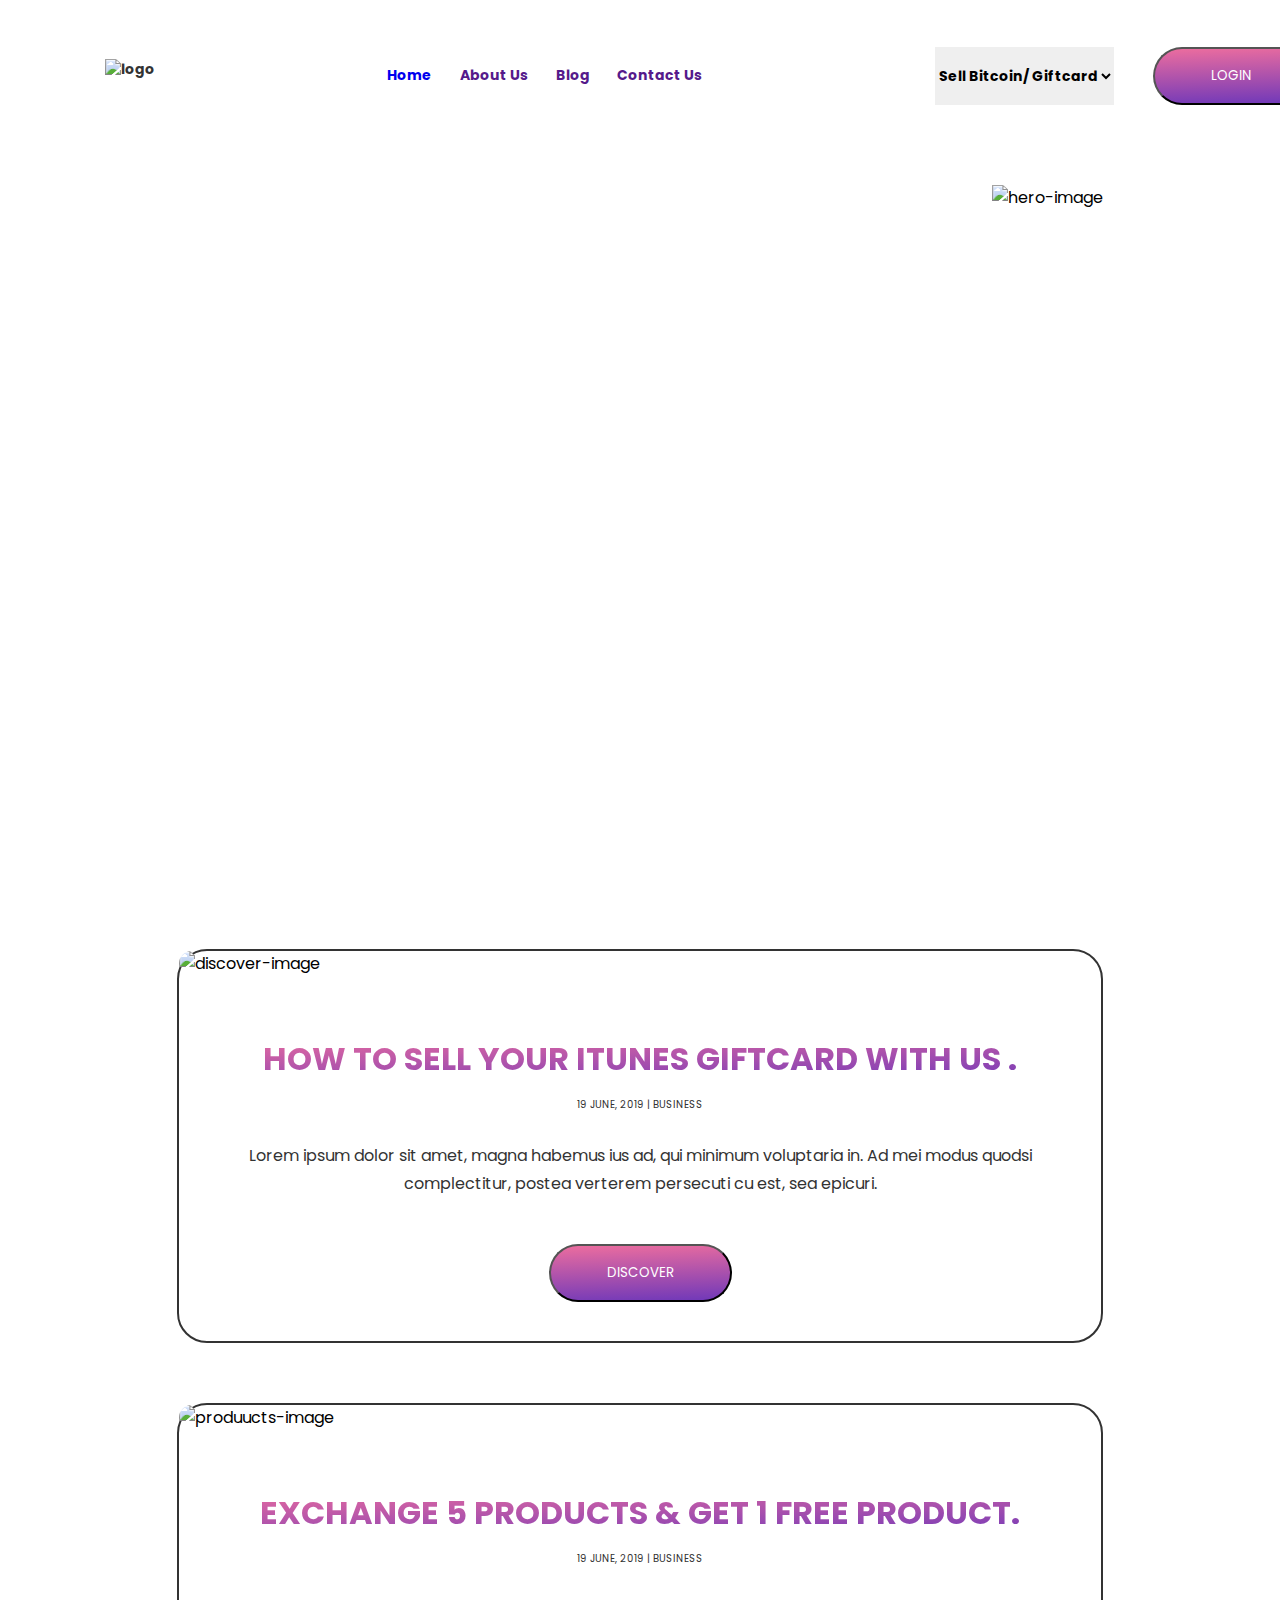
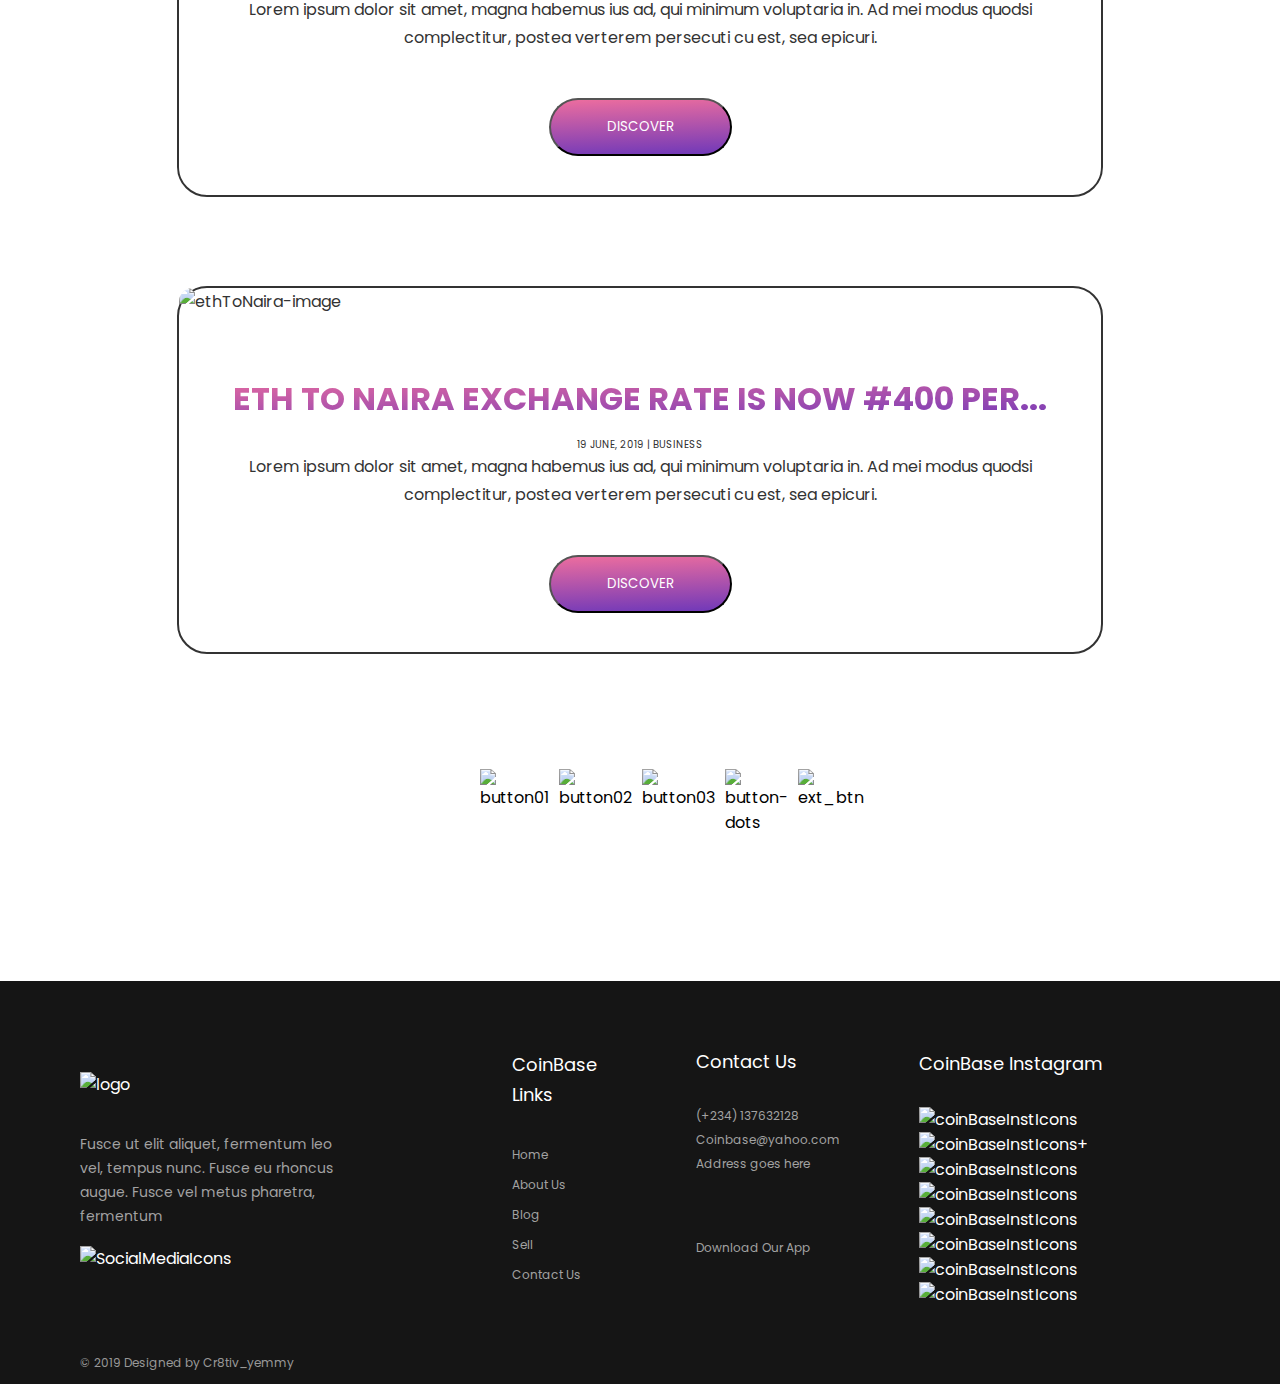
==== index.html @ f223b610 "add new files" ====
<!DOCTYPE html>
<html lang="en">
<head>
    <meta charset="UTF-8">
    <meta http-equiv="X-UA-Compatible" content="IE=edge">
    <meta name="viewport" content="width=device-width, initial-scale=1.0">
    <title>PixelPerfect</title>
    <link rel="stylesheet" href="style.css">
</head>
<body>
    <header>
        <div class="header-container">
            <div class="logo">
                <img src="img/Logo.png" alt="logo">
            </div>
            <div class="header-menu">
                <div class="header-menu_home"><a href="index.html">Home</a></div>
                <div class="header-menu_about"><a href="">About Us</a></div>
                <div class="header-menu_blog"><a href="">Blog</a></div>
                <div class="header-menu_contact"><a href="">Contact Us</a></div>
            </div>
            <div class="header-list">
                <select name="sell" id="sell">
                    <option value="placeholder" class="placeholder">Sell Bitcoin/ Giftcard</option>
                    <option value="bitcoin">Sell Bitcoin</option>
                    <option value="giftcard">Sell Giftcard</option>
                </select>
                <div class="header-button">
                    <button>LOGIN</button>
                </div>
            </div>

        </div>
    </header>
    <main>
        <section class="hero">
            <div class="wrapper">
                <div class="hero-blocks">
                    <div class="hero-info">
                        <p class="hero-info-prew">HOME/BLOG</p>
                        <h1>Stay updated, Never miss a post.</h1>
                        <p class="hero-info-last">Get to know the latest stuff about our services via our blog post.</p>
                    </div>
                    <div class="hero-image">
                        <img src="img/hero-image.png" alt="hero-image">
                    </div>
                </div>
            </div>
        </section> 

        <div class="discover">
            <div class="wrapper">
                <div class="discover-blocks">
                        <img src="img/discover-image.png" alt="discover-image">
                    <div class="discover-text">
                        <p class="discover-text-title">HOW TO SELL YOUR ITUNES GIFTCARD WITH US .</p>
                        <p class="discover-text-data">19 JUNE, 2019  |  BUSINESS</p>
                        <p class="discover-text-description">Lorem ipsum dolor sit amet, magna habemus ius ad, qui minimum voluptaria in. Ad mei modus quodsi complectitur, postea verterem persecuti cu est, sea epicuri.</p>
                    </div>
                    <div class="main-button">
                        <button>DISCOVER</button>
                    </div>
                </div>
            </div>
        </div>

        <div class="products">
            <div class="wrapper">
                <div class="products-blocks">
                    <img src="img/produucts-image.png" alt="produucts-image">
                    <div class="products-text">
                        <p class="products-text-title">EXCHANGE 5 PRODUCTS & GET 1 FREE PRODUCT.</p>
                        <p class="products-text-data">19 JUNE, 2019  |  BUSINESS</p>
                        <p class="products-text-description">Lorem ipsum dolor sit amet, magna habemus ius ad, qui minimum voluptaria in. Ad mei modus quodsi complectitur, postea verterem persecuti cu est, sea epicuri.</p>
                    </div>
                    <div class="main-button">
                        <button>DISCOVER</button>
                    </div>                    
                </div>
            </div>
        </div>

        <div class="ethToNaira">
            <div class="wrapper">
                <div class="ethToNaira-blocks">
                    <img src="img/ethToNaira.png" alt="ethToNaira-image">
                    <div class="ethToNaira-text">
                        <p class="ethToNaira-text-title">ETH TO NAIRA EXCHANGE RATE IS NOW #400 PER...</p>
                        <p class="ethToNaira-text-data">19 JUNE, 2019  |  BUSINESS</p>
                        <p class="ethToNaira-text-description">Lorem ipsum dolor sit amet, magna habemus ius ad, qui minimum voluptaria in. Ad mei modus quodsi complectitur, postea verterem persecuti cu est, sea epicuri.</p>
                    </div>
                    <div class="main-button">
                        <button>DISCOVER</button>
                    </div>                    
                </div>
            </div>
        </div>

        <div class="buttons-container">
            <div class="button"><img src="img/button01.png" alt="button01"></div>
            <div class="button"><img src="img/button02.png" alt="button02"></div>
            <div class="button"><img src="img/button03.png" alt="button03"></div>
            <div class="button"><img src="img/button-dots.png" alt="button-dots"></div>
            <div class="button"><img src="img/next_btn.png" alt="ext_btn"></div>
        </div>
    </main>

    <footer>
        <div class="footer-main">
            <div class="footer-coinBase">
                <div class="logo">
                    <img src="img/Logo (footer).svg" alt="logo">
                </div>
                <p class="footer-coinBase-text"> Fusce ut elit aliquet, fermentum leo vel, tempus nunc. Fusce eu rhoncus augue. Fusce vel metus pharetra, fermentum</p>
                <div class="footer-coinBase-icons">
                    <img src="img/SocialMediaIcons.png" alt="SocialMediaIcons">
                </div>
            </div>
            
            <div class="footer-coinBaseLinks">
                <h2>CoinBase Links</h2>
                <p>Home</p>
                <p>About Us</p>
                <p>Blog</p>
                <p>Sell</p>
                <p>Contact Us</p>
            </div>
            <div class="footer-contactUs">
                <h2>Contact Us</h2>
                <p>(+234) 137632128	</p>
                <p>Coinbase@yahoo.com</p>
                <p>Address goes here</p>
                <div class="footer-contactUs-app">
                    <p>Download Our App</p>
                </div>
                
            </div>
            <div class="footer-coinBaseInstagram">
                <h2>CoinBase Instagram</h2>
                <div class="coinBaseInstIcons">
                    <img src="img/coinBaseInstIcons+.png" alt="coinBaseInstIcons">
                    <img src="img/coinBaseInstIcons+.png" alt="coinBaseInstIcons+">
                    <img src="img/coinBaseInstIcons+.png" alt="coinBaseInstIcons">
                    <img src="img/coinBaseInstIcons+.png" alt="coinBaseInstIcons">
                    <img src="img/coinBaseInstIcons+.png" alt="coinBaseInstIcons">
                    <img src="img/coinBaseInstIcons+.png" alt="coinBaseInstIcons">
                    <img src="img/coinBaseInstIcons+.png" alt="coinBaseInstIcons">
                    <img src="img/coinBaseInstIcons+.png" alt="coinBaseInstIcons">
                </div>
            </div>   
        </div>
        <div class="footer-end">© 2019  Designed by Cr8tiv_yemmy</div>
    </footer>
</body>
</html>
---- style.css ----
@import url('https://fonts.googleapis.com/css2?family=Poppins:wght@400;700&display=swap');

* {
    margin: 0;
    padding: 0;
    font-family: 'Poppins';
}

.wrapper {
    width: 72.33%;
    margin: 0 auto;
}

header {
    padding: 37px 88px 43px 105px;
    color: #333;
    font-size: 14px;
    font-weight: 700;
}

.header-container {
    display: flex;
    justify-content: space-between;
    align-items: center;
}

.logo img {
    margin-top: 22px;
    width: 142px;
}

.header-menu {
    display: flex;
    justify-content: space-between;
    width: 29%;

}

.header-menu a{
    text-decoration: none;
}

.header-list {
    display: flex;
    justify-content: space-between;
    width: 23.67%;
}

#sell {
    font-size: 14px;
    font-weight: 700;
}

select {
    margin-right: 39px;
    border: none;

}

.placeholder {
    font-size: 14px;
    font-weight: 700;
}

button {
    padding: 17px 56px;
    border-radius: 100px;
    background: var(--3, linear-gradient(178deg, #FD749B -13.56%, #281AC8 158.3%));
    color: #fff;
    transition: 0.7s;
}

button:hover {
    size: 110%;
    border-radius: 0;
    background: #5C5C5C;
}

select {
    background-image: url('\img\header-list-bg.svg');
    font-size: 12px;
    font-weight: 400;
}

/* Блок HERO */

.hero {
    background: url(img/background-hero.png);
    background-size: cover;
    height: 732px;
}


.hero-blocks {
    display: flex;
    justify-content: space-between;
}

.hero-info {
    padding-top: 152px;
    width: 415px;
    color: #fff;
}

.hero-info-prew {
    font-size: 12px;
    font-weight: 400;
    margin-bottom: 16px;
}

h1 {
    font-size: 40px;
    font-weight: 700;
    margin-bottom: 20px;
}
.hero-info-last {
    font-size: 18px;
    font-weight: 400;
}

.hero-image {
    margin-top: 28px;
}

/* Блок DISCOVER, PRODUCTS, ethToNaira */

.discover-blocks, .products-blocks, .ethToNaira-blocks {
    margin-top: 60px;
    display: flex;
    flex-direction: column;
    align-items: center;
    border: #333 2px solid;
    border-radius: 30px;
}

.discover-blocks img, .products-blocks img, .ethToNaira-blocks img{
    width: 100%;
    border-radius: 30px;
}

.discover-text, .products-text, .ethToNaira-text {
    text-align: center;
    padding-top: 60px;
    width: 870px;
}
.discover-text-title, .products-text-title, .ethToNaira-text-title {
    text-align: center;
    font-size: 32px;
    font-weight: 700;
    line-height: 45px; /* 140.625% */
    background: var(--3, linear-gradient(178deg, #FD749B -13.56%, #281AC8 158.3%));
    background-clip: text;
    -webkit-background-clip: text;
    -webkit-text-fill-color: transparent;
}
.discover-text-data, .products-text-data, .ethToNaira-text-data {
    padding-top: 15px;
    color: #333;
    font-size: 10px;
    font-weight: 400;
    line-height: 17px; 
}
.discover-text-description, .products-text-description, .ethToNaira {
    padding-top: 29px;
    color: #333;
    font-size: 16px;
    font-weight: 400;
    line-height: 28px;
}

.main-button {
    padding-top: 46px;
    margin-bottom: 39px;

}

/* Блок BUTTONS */

.buttons-container {
    margin: 0 auto;
    display: flex;
    justify-content: space-between;
    padding-top: 115px;
    width: 25%;

}

.button {
    margin-right: 10px;
}

/* FOOTER */

footer {
    margin-top: 146px;
    padding: 69px 51px 9px 80px;
    background: #151515;
    color:#fff;
    
}

.footer-main {
    display: flex;
    justify-content: space-between;
}

.footer-coinBase {
    width: 369px;
    margin-right: 170px;
}

.logo {
    padding-bottom: 34.39px;
}

.footer-coinBase-text {
    padding-bottom: 18px;
    color: #A2A2A2;
    font-size: 14px;
    font-weight: 400;
    line-height: 24px; /* 171.429% */
}

.footer-coinBaseLinks, .footer-contactUs {
    color: #A2A2A2;
    font-size: 12px;
    font-weight: 400;
    line-height: 30px;
    margin-right: 63px;
}

.footer-coinBaseLinks h2, .footer-contactUs h2, .footer-coinBaseInstagram h2 {
    font-weight: 400;
    padding-bottom: 30px;
    color: #FFF;
    font-size: 18px;
}

.footer-contactUs {
    line-height: 24px;
}

.coinBaseInstIcons{
    width: 310px;
}

.footer-coinBaseLinks {
    width: 170px;
}

.footer-contactUs{
    width: 226px;
}

.footer-contactUs-app {
    margin-top: 60px;
}

.footer-end {
    padding-top: 44px;
    color: #989898;
    font-size: 12px;
    font-weight: 400;
    line-height: 24px; /* 200% */
}
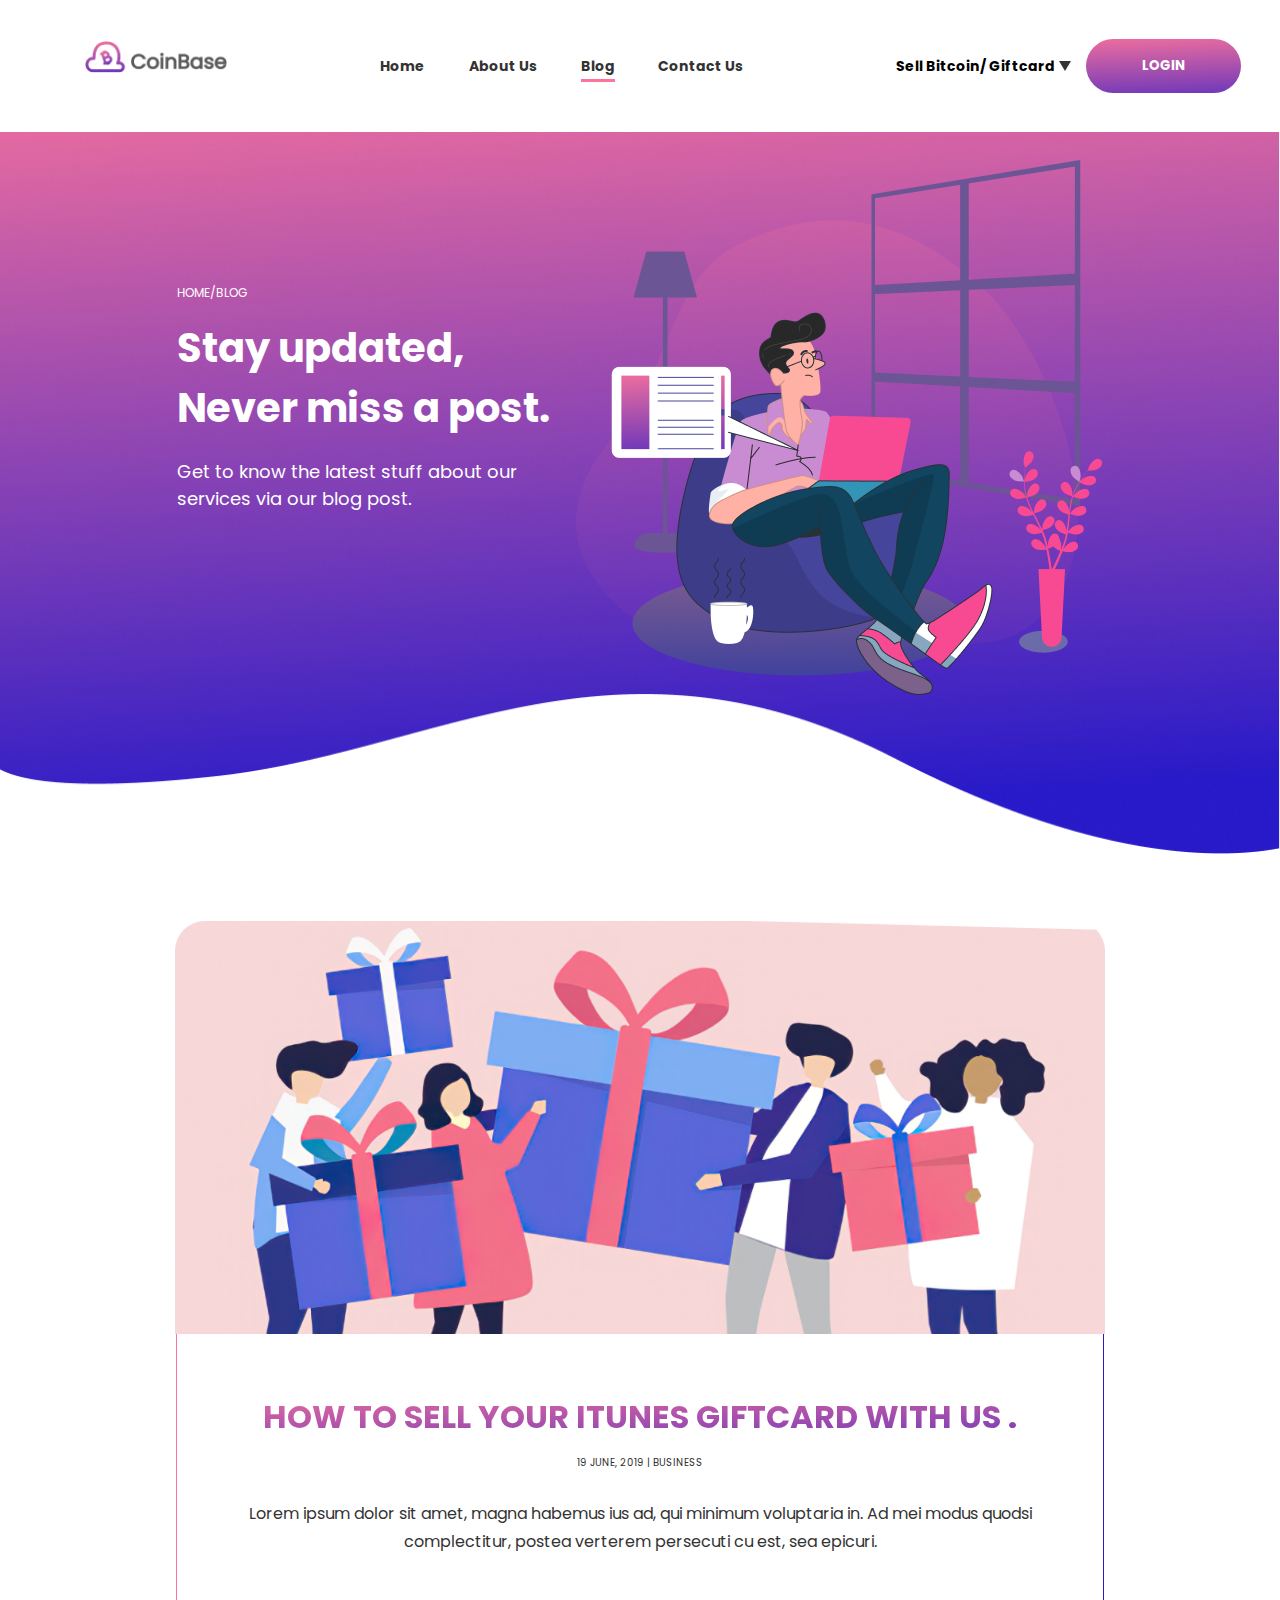
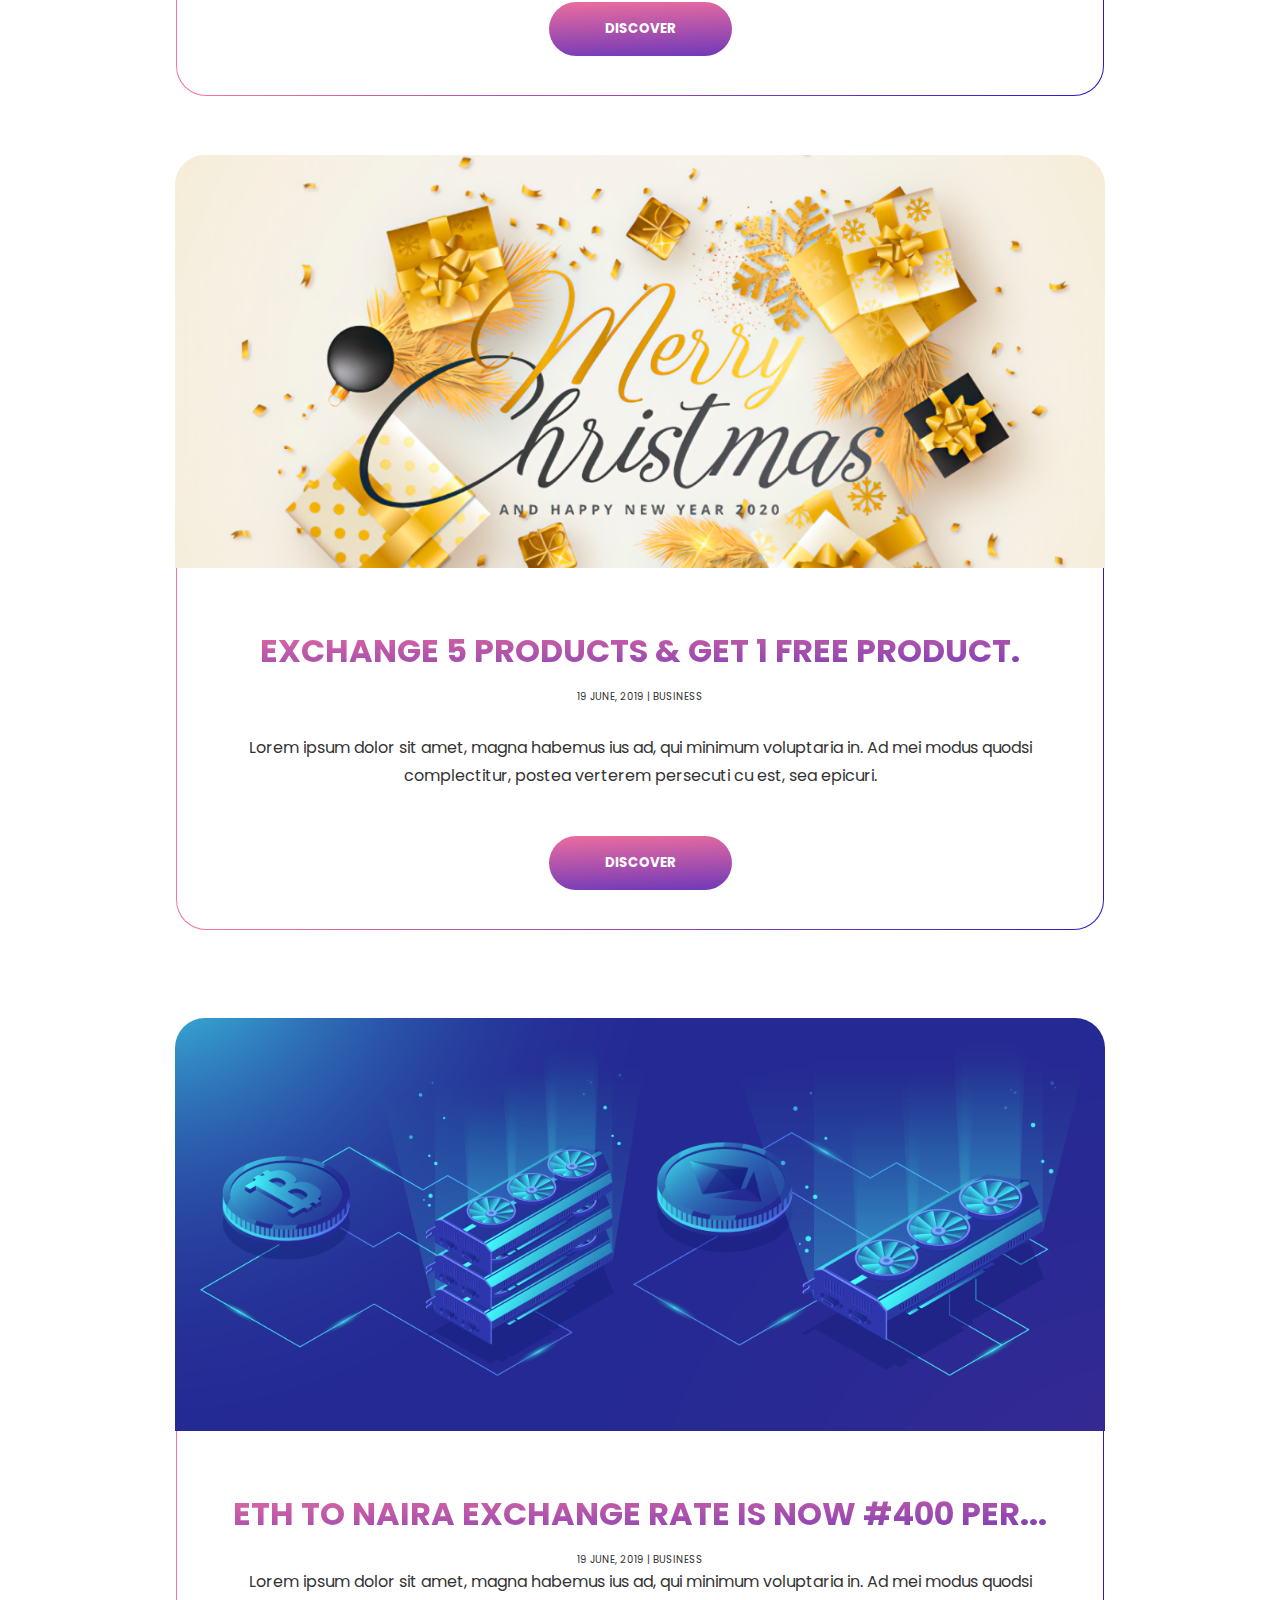
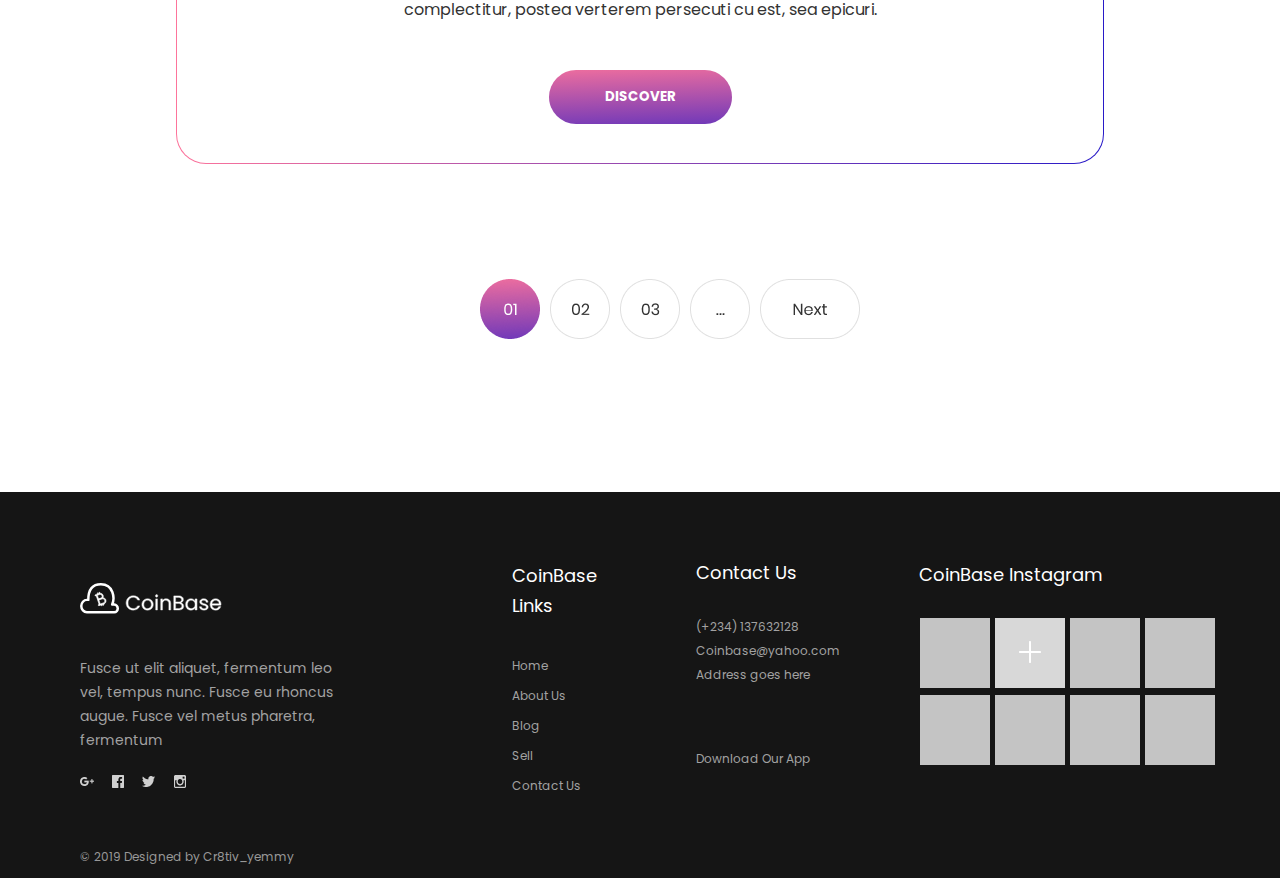
==== commit 4f2b1007: "custom select, update styles" ====
--- a/index.html
+++ b/index.html
@@ -4,8 +4,10 @@
     <meta charset="UTF-8">
     <meta http-equiv="X-UA-Compatible" content="IE=edge">
     <meta name="viewport" content="width=device-width, initial-scale=1.0">
-    <title>PixelPerfect</title>
+    <link type="image/x-icon" href="/img/favicon.png" rel="shortcut icon">
+    <title>CoinBase</title>
     <link rel="stylesheet" href="style.css">
+    <script async src="main.js"></script>
 </head>
 <body>
     <header>
@@ -20,21 +22,29 @@
                 <div class="header-menu_contact"><a href="">Contact Us</a></div>
             </div>
             <div class="header-list">
-                <select name="sell" id="sell">
-                    <option value="placeholder" class="placeholder">Sell Bitcoin/ Giftcard</option>
-                    <option value="bitcoin">Sell Bitcoin</option>
-                    <option value="giftcard">Sell Giftcard</option>
-                </select>
+                <div class="select">
+                    <button class="select__button">Sell Bitcoin/ Giftcard</button>
+                    <div class="select__list">
+                    <button class="select__list-item" 
+                        data-value="lessons">Sell Bitcoin</button>
+                    <button class="select__list-item" 
+                        data-value="diary">Sell Giftcard</button>
+                    </div>
+                    <input type="text" name="select-category" value="" class="select__input-hidden">
+                </div>
+
                 <div class="header-button">
-                    <button>LOGIN</button>
+                    <button class="main-button">LOGIN</button>
                 </div>
             </div>
-
         </div>
     </header>
     <main>
         <section class="hero">
-            <div class="wrapper">
+            <div class="hero-background">
+                <img src="img/background-hero.png" alt="hero-background">
+            </div>
+            <div class="hero-wrapper">
                 <div class="hero-blocks">
                     <div class="hero-info">
                         <p class="hero-info-prew">HOME/BLOG</p>
@@ -51,14 +61,14 @@
         <div class="discover">
             <div class="wrapper">
                 <div class="discover-blocks">
-                        <img src="img/discover-image.png" alt="discover-image">
+                    <img src="img/discover-image.png" alt="discover-image">
                     <div class="discover-text">
                         <p class="discover-text-title">HOW TO SELL YOUR ITUNES GIFTCARD WITH US .</p>
                         <p class="discover-text-data">19 JUNE, 2019  |  BUSINESS</p>
                         <p class="discover-text-description">Lorem ipsum dolor sit amet, magna habemus ius ad, qui minimum voluptaria in. Ad mei modus quodsi complectitur, postea verterem persecuti cu est, sea epicuri.</p>
                     </div>
-                    <div class="main-button">
-                        <button>DISCOVER</button>
+                    <div class="main-button_container">
+                        <button class="main-button">DISCOVER</button>
                     </div>
                 </div>
             </div>
@@ -73,8 +83,8 @@
                         <p class="products-text-data">19 JUNE, 2019  |  BUSINESS</p>
                         <p class="products-text-description">Lorem ipsum dolor sit amet, magna habemus ius ad, qui minimum voluptaria in. Ad mei modus quodsi complectitur, postea verterem persecuti cu est, sea epicuri.</p>
                     </div>
-                    <div class="main-button">
-                        <button>DISCOVER</button>
+                    <div class="main-button_container">
+                        <button class="main-button">DISCOVER</button>
                     </div>                    
                 </div>
             </div>
@@ -89,8 +99,8 @@
                         <p class="ethToNaira-text-data">19 JUNE, 2019  |  BUSINESS</p>
                         <p class="ethToNaira-text-description">Lorem ipsum dolor sit amet, magna habemus ius ad, qui minimum voluptaria in. Ad mei modus quodsi complectitur, postea verterem persecuti cu est, sea epicuri.</p>
                     </div>
-                    <div class="main-button">
-                        <button>DISCOVER</button>
+                    <div class="main-button_container">
+                        <button class="main-button">DISCOVER</button>
                     </div>                    
                 </div>
             </div>
@@ -138,14 +148,14 @@
             <div class="footer-coinBaseInstagram">
                 <h2>CoinBase Instagram</h2>
                 <div class="coinBaseInstIcons">
+                    <img src="img/coinBaseInstIcons.png" alt="coinBaseInstIcons">
                     <img src="img/coinBaseInstIcons+.png" alt="coinBaseInstIcons">
-                    <img src="img/coinBaseInstIcons+.png" alt="coinBaseInstIcons+">
-                    <img src="img/coinBaseInstIcons+.png" alt="coinBaseInstIcons">
-                    <img src="img/coinBaseInstIcons+.png" alt="coinBaseInstIcons">
-                    <img src="img/coinBaseInstIcons+.png" alt="coinBaseInstIcons">
-                    <img src="img/coinBaseInstIcons+.png" alt="coinBaseInstIcons">
-                    <img src="img/coinBaseInstIcons+.png" alt="coinBaseInstIcons">
-                    <img src="img/coinBaseInstIcons+.png" alt="coinBaseInstIcons">
+                    <img src="img/coinBaseInstIcons.png" alt="coinBaseInstIcons">
+                    <img src="img/coinBaseInstIcons.png" alt="coinBaseInstIcons">
+                    <img src="img/coinBaseInstIcons.png" alt="coinBaseInstIcons">
+                    <img src="img/coinBaseInstIcons.png" alt="coinBaseInstIcons">
+                    <img src="img/coinBaseInstIcons.png" alt="coinBaseInstIcons">
+                    <img src="img/coinBaseInstIcons.png" alt="coinBaseInstIcons">
                 </div>
             </div>   
         </div>
--- a/style.css
+++ b/style.css
@@ -1,4 +1,4 @@
-@import url('https://fonts.googleapis.com/css2?family=Poppins:wght@400;700&display=swap');
+@import url('https://fonts.googleapis.com/css2?family=Poppins:ital,wght@0,100;0,200;0,300;0,400;0,500;0,600;0,700;0,800;0,900;1,100;1,200;1,300;1,400;1,500;1,600;1,700;1,800;1,900&display=swap');
 
 * {
     margin: 0;
@@ -8,20 +8,25 @@
 
 .wrapper {
     width: 72.33%;
-    margin: 0 auto;
+    margin: 60px auto 0;
+    background: linear-gradient(to right, #FD749B, #281AC8);
+    border-radius: 30px; /* Скругление углов */
+    padding: 1px; /* Толщина рамки */
 }
 
 header {
-    padding: 37px 88px 43px 105px;
     color: #333;
     font-size: 14px;
     font-weight: 700;
 }
 
 .header-container {
+    margin: 0 auto;
     display: flex;
     justify-content: space-between;
     align-items: center;
+    width: 86.67vw;
+    height: 132px;
 }
 
 .logo img {
@@ -32,64 +37,139 @@
 .header-menu {
     display: flex;
     justify-content: space-between;
-    width: 29%;
-
-}
-
-.header-menu a{
+    width: 28.4vw;
+}
+.header-menu div {
+    position: relative; /* Для позиционирования псевдоэлемента */
+}
+
+.header-menu a {
     text-decoration: none;
+    color: #333;
+    padding: 10px 0;
+}
+.header-menu_blog::after {
+    content: '';
+    display: block;
+    width: 100%;
+    height: 3px; /* Толщина линии подчеркивания */
+    background-color: #FD749B; /* Цвет подчеркивания */
+    position: absolute;
+    bottom: -5px; /* Расположение линии под ссылкой */
+    left: 0;
 }
 
 .header-list {
-    display: flex;
-    justify-content: space-between;
-    width: 23.67%;
-}
-
-#sell {
-    font-size: 14px;
-    font-weight: 700;
-}
-
-select {
-    margin-right: 39px;
-    border: none;
-
-}
-
-.placeholder {
-    font-size: 14px;
-    font-weight: 700;
-}
-
-button {
+    width: 23.33vw;
+    display: flex;
+    justify-content: space-between;
+    align-items: center;
+}
+
+.main-button {
     padding: 17px 56px;
     border-radius: 100px;
     background: var(--3, linear-gradient(178deg, #FD749B -13.56%, #281AC8 158.3%));
     color: #fff;
+    border: none;
+    font-weight: bold;
     transition: 0.7s;
 }
-
-button:hover {
+.main-button:hover {
     size: 110%;
     border-radius: 0;
     background: #5C5C5C;
 }
 
-select {
-    background-image: url('\img\header-list-bg.svg');
+/* SELECT */
+.select {
+    height: 100%;
+    position: relative;
+    
+    margin-top: 10px;
+    padding-bottom: 10px;
+}
+.select__button {
+    position: relative;
+    display: block;
+    width: 190px;
+    background: #FFFFFF;
+    border: none;
+    cursor: pointer;
+    text-align: left;
+    font-size: 14px;
+    font-weight: 700;
+}
+.select__button::after {
+    content: "";
+    position: absolute;
+    top: 50%;
+    right: 15px;
+    transform: translateY(-50%);
+    width: 0;
+    height: 0;
+    border-width: 10.4px 6px 0 6px;
+    border-color: #333 transparent transparent transparent;
+    border-style: solid;
+    pointer-events: none;
+}
+.select__list {
+    display: none; /* Скрываем список по умолчанию */
+    position: absolute;
+    left: 0;
+    top: 100%; /* Располагаем список под кнопкой */
+    margin: 0;
+    padding: 0;
+    list-style-type: none;
+    background: #FFFFFF;
+    overflow: hidden;
+    border-radius: 6px;
+    width: 200px;
+    z-index: 1;
+} 
+.select--active .select__list { /* Показываем список, если у .select есть класс select--active */
+    display: block;
+}
+.select__list-item {
+    display: block;
+    width: 100%;
+    margin: 0;
+    padding: 0;
+    border: 1px solid #E0E0E0;
+    border-bottom: 0px;
+    padding: 13px 20px;
+    background-color: #fff;
+    text-align: left;
     font-size: 12px;
-    font-weight: 400;
+    cursor: pointer;
+}
+.select__list-item:first-child {
+    border-radius: 6px 6px 0 0;
+}
+.select__list-item:last-child {
+    border-radius: 0 0 6px 6px;
+    border-bottom: 1px solid #E0E0E0;
+}
+
+.select__list-item:hover,
+.select__list-item:focus {
+    background: linear-gradient(to bottom, #fd749bc7, #281ac8c1);
+    outline: 0;
+}
+.select__input-hidden {
+    display: none;
 }
 
 /* Блок HERO */
-
 .hero {
-    background: url(img/background-hero.png);
-    background-size: cover;
-    height: 732px;
-}
-
+    position: relative;
+    height: 730px;
+}
+.hero-background img {
+    position: absolute;
+    height: 110%;
+    width: 100%;
+}
 
 .hero-blocks {
     display: flex;
@@ -113,29 +193,36 @@
     font-weight: 700;
     margin-bottom: 20px;
 }
+
 .hero-info-last {
     font-size: 18px;
     font-weight: 400;
 }
 
+.hero-wrapper {
+    width: 72.33%;
+    margin: 0 auto;
+    position: relative;
+}
 .hero-image {
     margin-top: 28px;
 }
 
-/* Блок DISCOVER, PRODUCTS, ethToNaira */
-
-.discover-blocks, .products-blocks, .ethToNaira-blocks {
-    margin-top: 60px;
+/* Блоки DISCOVER, PRODUCTS, ethToNaira */
+.discover-blocks,
+.products-blocks,
+.ethToNaira-blocks {
     display: flex;
     flex-direction: column;
     align-items: center;
-    border: #333 2px solid;
-    border-radius: 30px;
+    background: white; /* Цвет фона внутри рамки */
+    border-radius: 29px; /* Скругление углов внутреннего блока */
 }
 
 .discover-blocks img, .products-blocks img, .ethToNaira-blocks img{
-    width: 100%;
-    border-radius: 30px;
+    width: 100.5%;
+    margin-top: -2.5px;
+    border-radius: 30px 30px 0 0 ;
 }
 
 .discover-text, .products-text, .ethToNaira-text {
@@ -168,21 +255,18 @@
     line-height: 28px;
 }
 
-.main-button {
+.main-button_container {
     padding-top: 46px;
     margin-bottom: 39px;
-
 }
 
 /* Блок BUTTONS */
-
 .buttons-container {
     margin: 0 auto;
     display: flex;
     justify-content: space-between;
     padding-top: 115px;
     width: 25%;
-
 }
 
 .button {
